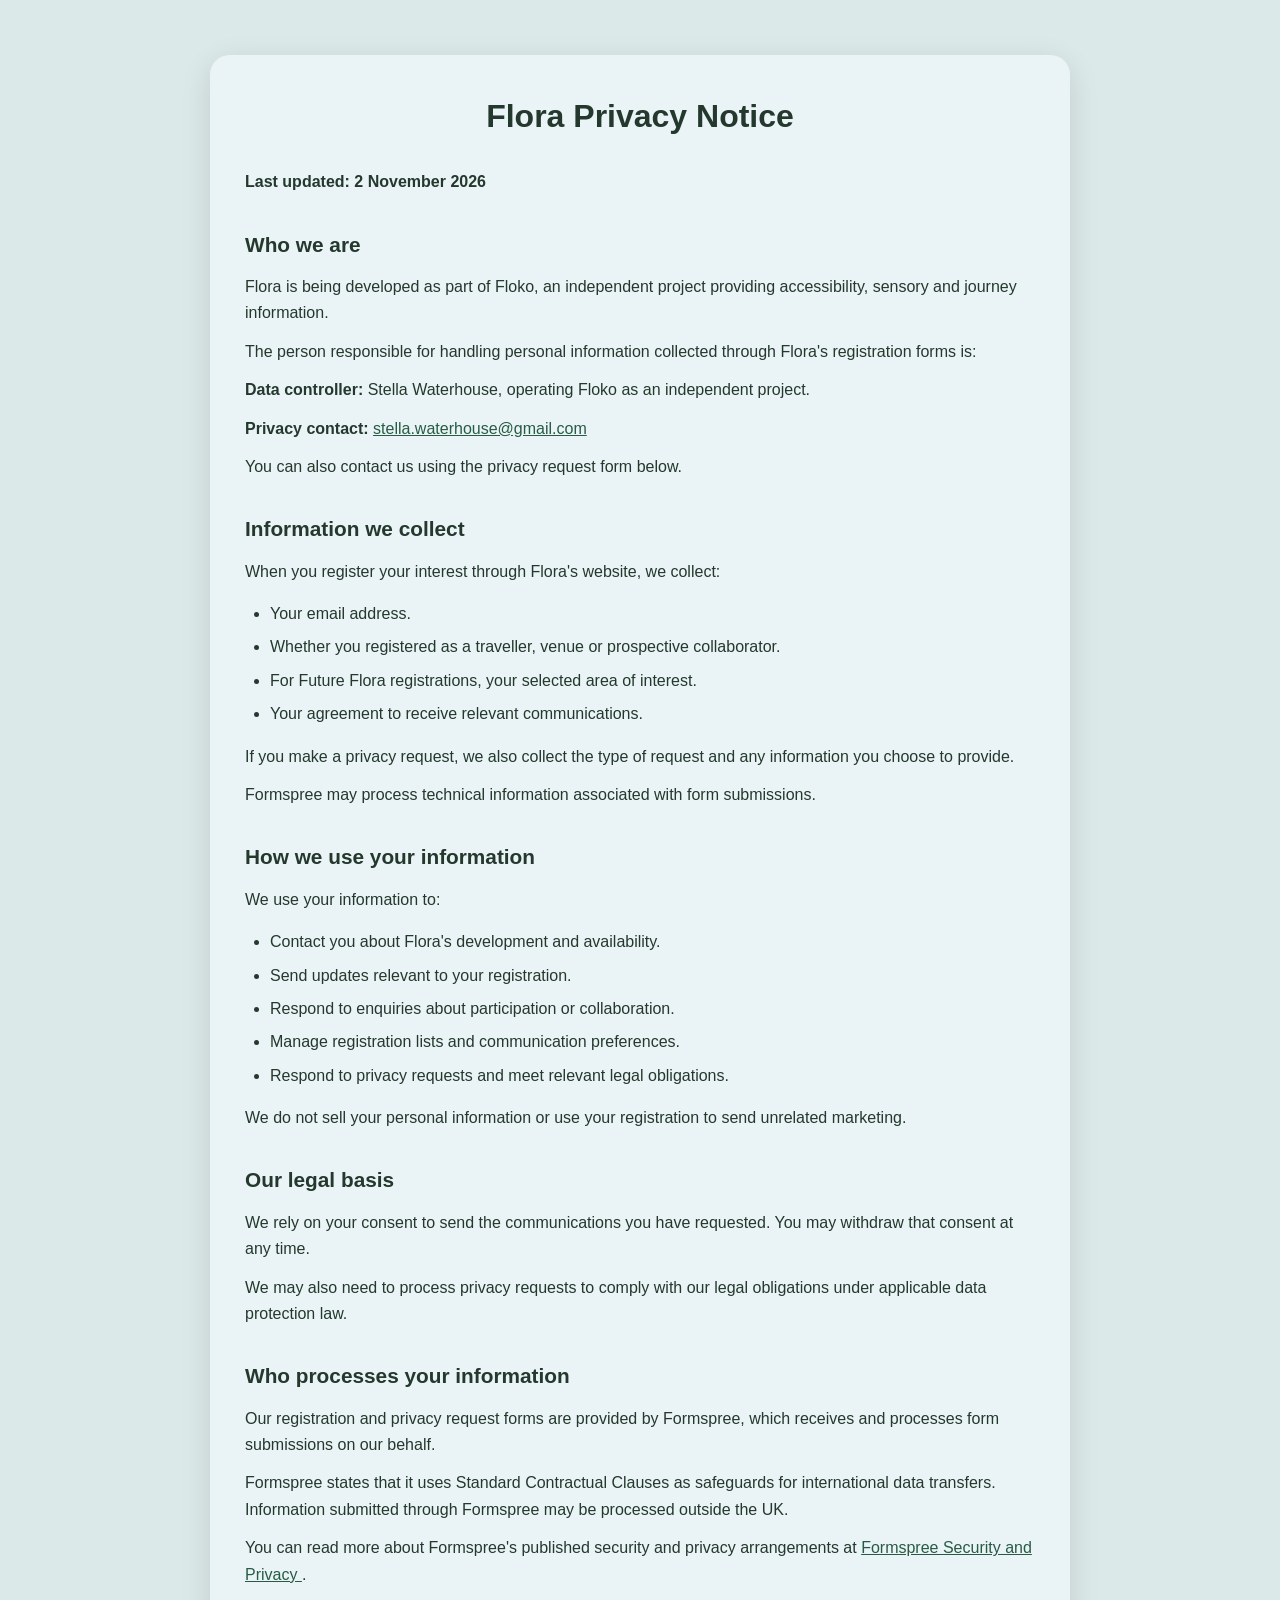
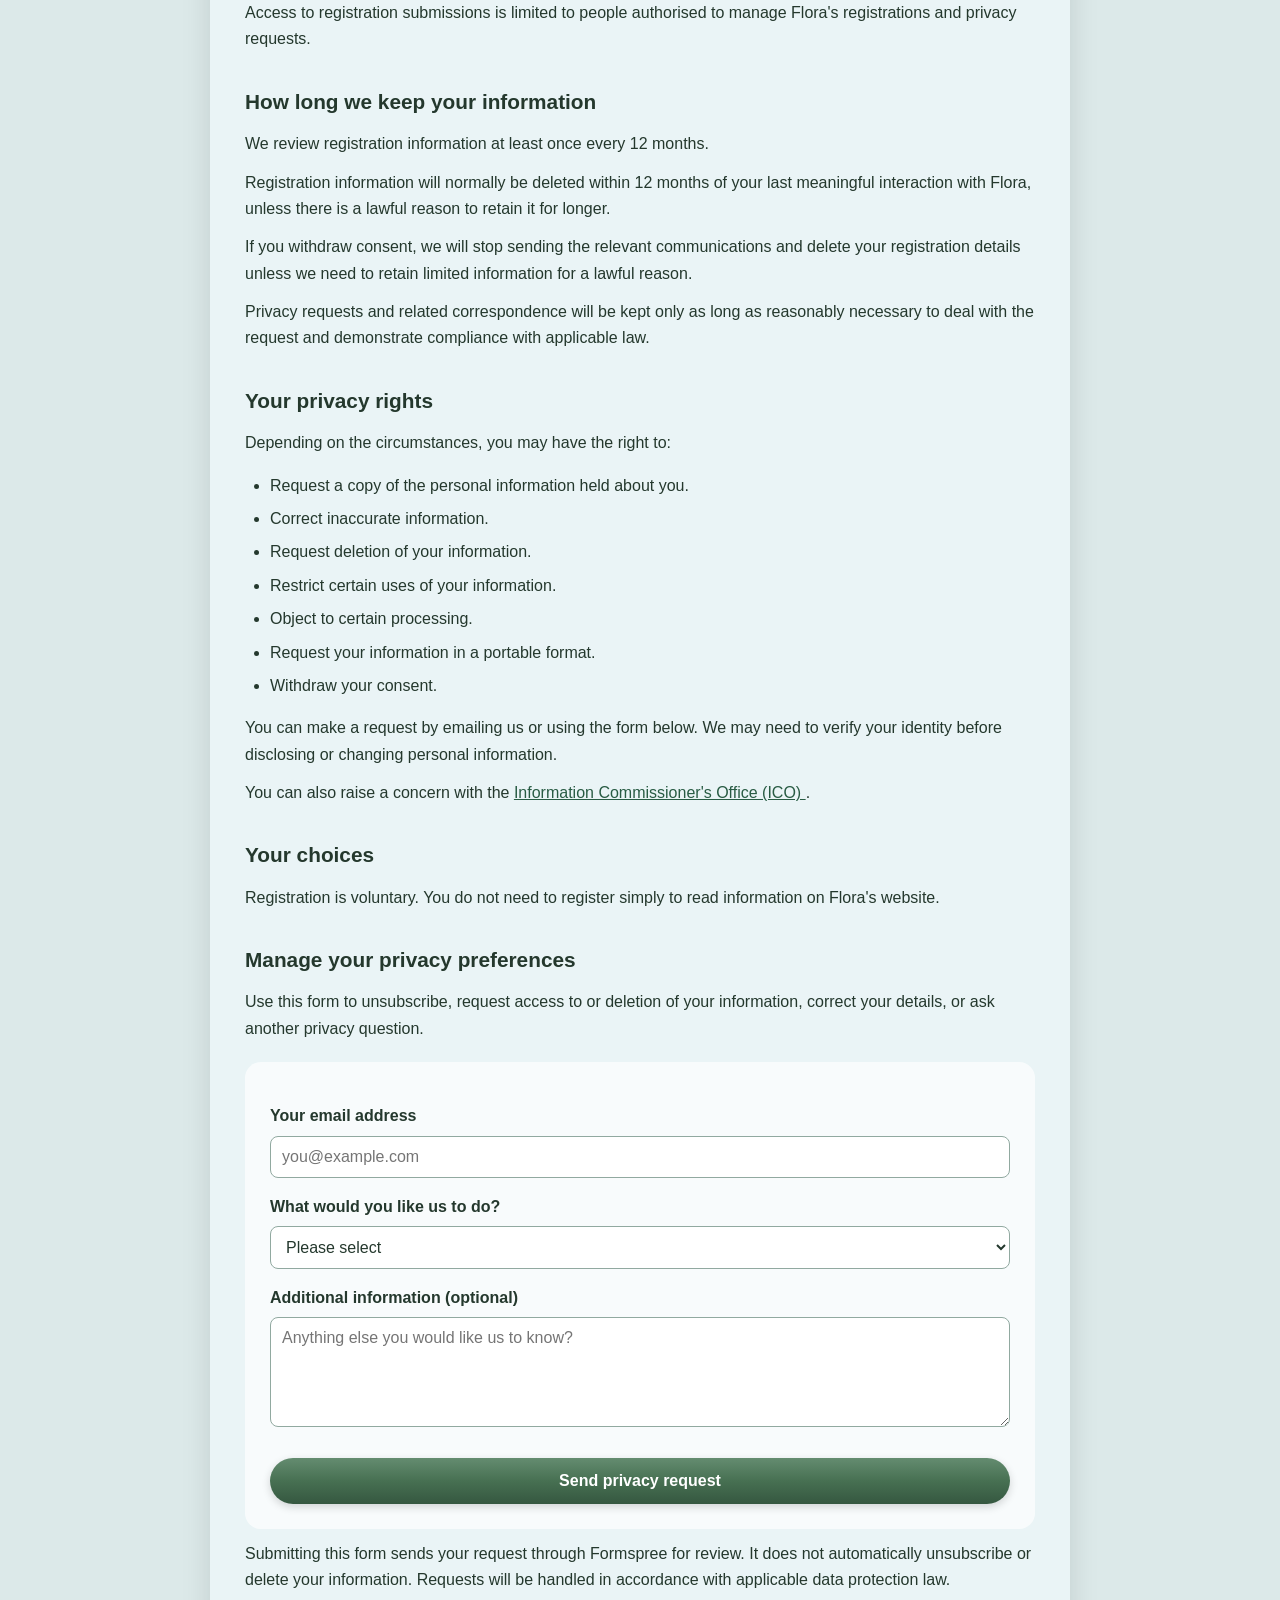
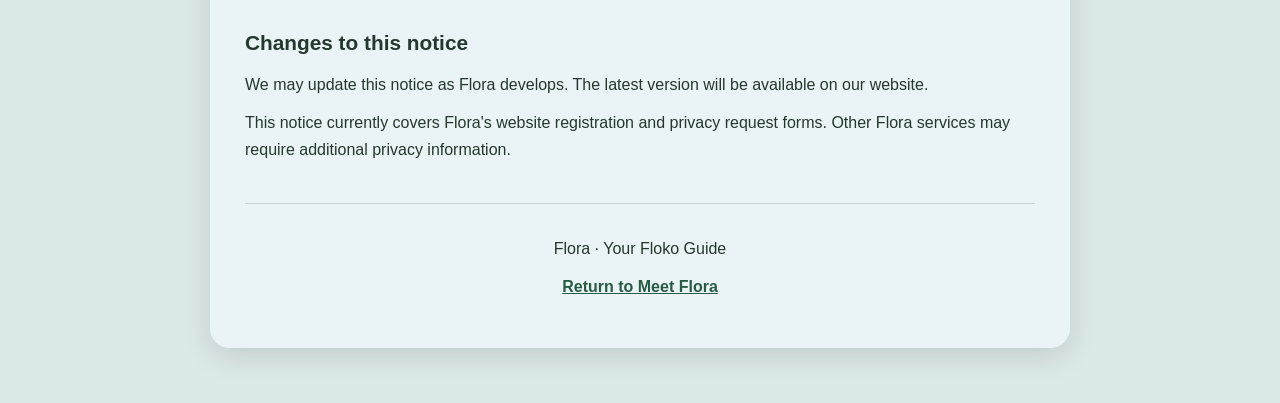
==== flora_privacy.html @ 9c5ac26e "Add files via upload" ====
<!DOCTYPE html>
<html lang="en">
<head>
    <meta charset="UTF-8">
    <meta name="viewport" content="width=device-width, initial-scale=1.0">

    <title>Privacy Notice | Flora</title>

    <style>
        * {
            box-sizing: border-box;
        }

        body {
            margin: 0;
            font-family: Arial, Helvetica, sans-serif;
            color: #24382d;
            line-height: 1.65;
            background-color: #dce9e9;
            background-image: url("/static/images/flora-beach.png");
            background-size: cover;
            background-position: center center;
            background-repeat: no-repeat;
            background-attachment: fixed;
        }

        .page {
            max-width: 900px;
            margin: 35px auto;
            padding: 20px;
        }

        .content {
            background: rgba(235, 245, 247, 0.94);
            border-radius: 20px;
            padding: 35px;
            box-shadow: 0 8px 30px rgba(0, 0, 0, 0.12);
        }

        h1 {
            text-align: center;
            font-size: 2rem;
            margin-top: 0;
        }

        h2 {
            font-size: 1.3rem;
            margin-top: 32px;
            margin-bottom: 10px;
        }

        p {
            margin: 12px 0;
        }

        ul {
            padding-left: 25px;
        }

        li {
            margin-bottom: 7px;
        }

        a {
            color: #285b43;
            overflow-wrap: anywhere;
        }

        .privacy-form {
            background: rgba(255, 255, 255, 0.7);
            padding: 25px;
            border-radius: 16px;
            margin-top: 20px;
        }

        .privacy-form label {
            display: block;
            font-weight: bold;
            margin: 16px 0 6px;
        }

        .privacy-form input,
        .privacy-form select,
        .privacy-form textarea {
            width: 100%;
            padding: 11px;
            border: 1px solid #91a9a0;
            border-radius: 8px;
            background: white;
            color: #24382d;
            font-family: inherit;
            font-size: 16px;
        }

        .privacy-form textarea {
            min-height: 110px;
            resize: vertical;
        }

        .privacy-form button {
            display: block;
            width: 100%;
            margin-top: 22px;
            padding: 14px 20px;
            border: none;
            border-radius: 30px;
            color: white;
            font-size: 16px;
            font-weight: bold;
            cursor: pointer;
            background: linear-gradient(
                180deg,
                #648c70 0%,
                #477052 50%,
                #355740 100%
            );
            box-shadow: 0 3px 8px rgba(0, 0, 0, 0.16);
        }

        .privacy-form button:hover {
            background: #41684d;
        }

        a:focus-visible,
        button:focus-visible,
        input:focus-visible,
        select:focus-visible,
        textarea:focus-visible {
            outline: 3px solid #285b43;
            outline-offset: 3px;
        }

        .footer {
            text-align: center;
            margin-top: 40px;
            padding-top: 20px;
            border-top: 1px solid rgba(50, 80, 65, 0.2);
        }

        .footer a {
            font-weight: bold;
        }

        @media (max-width: 680px) {
            body {
                background-attachment: scroll;
            }

            .page {
                margin: 10px auto;
                padding: 12px;
            }

            .content {
                padding: 22px;
            }

            .privacy-form {
                padding: 18px;
            }

            h1 {
                font-size: 1.65rem;
            }
        }
    </style>
</head>

<body>

<main class="page">
<article class="content">

    <h1>Flora Privacy Notice</h1>

    <p><strong>Last updated: 2 November 2026</strong></p>

    <h2>Who we are</h2>

    <p>
        Flora is being developed as part of Floko,
        an independent project providing accessibility,
        sensory and journey information.
    </p>

    <p>
        The person responsible for handling personal
        information collected through Flora's
        registration forms is:
    </p>

    <p>
        <strong>Data controller:</strong>
        Stella Waterhouse, operating Floko
        as an independent project.
    </p>

    <p>
        <strong>Privacy contact:</strong>
        <a href="mailto:stella.waterhouse@gmail.com">
            stella.waterhouse@gmail.com
        </a>
    </p>

    <p>
        You can also contact us using the privacy
        request form below.
    </p>

    <h2>Information we collect</h2>

    <p>
        When you register your interest through
        Flora's website, we collect:
    </p>

    <ul>
        <li>Your email address.</li>
        <li>
            Whether you registered as a traveller,
            venue or prospective collaborator.
        </li>
        <li>
            For Future Flora registrations,
            your selected area of interest.
        </li>
        <li>
            Your agreement to receive relevant
            communications.
        </li>
    </ul>

    <p>
        If you make a privacy request, we also
        collect the type of request and any
        information you choose to provide.
    </p>

    <p>
        Formspree may process technical information
        associated with form submissions.
    </p>

    <h2>How we use your information</h2>

    <p>We use your information to:</p>

    <ul>
        <li>
            Contact you about Flora's development
            and availability.
        </li>
        <li>
            Send updates relevant to your registration.
        </li>
        <li>
            Respond to enquiries about participation
            or collaboration.
        </li>
        <li>
            Manage registration lists and
            communication preferences.
        </li>
        <li>
            Respond to privacy requests and
            meet relevant legal obligations.
        </li>
    </ul>

    <p>
        We do not sell your personal information
        or use your registration to send unrelated
        marketing.
    </p>

    <h2>Our legal basis</h2>

    <p>
        We rely on your consent to send the
        communications you have requested.
        You may withdraw that consent at any time.
    </p>

    <p>
        We may also need to process privacy requests
        to comply with our legal obligations under
        applicable data protection law.
    </p>

    <h2>Who processes your information</h2>

    <p>
        Our registration and privacy request forms
        are provided by Formspree, which receives
        and processes form submissions on our behalf.
    </p>

    <p>
        Formspree states that it uses Standard
        Contractual Clauses as safeguards for
        international data transfers.
        Information submitted through Formspree
        may be processed outside the UK.
    </p>

    <p>
        You can read more about Formspree's
        published security and privacy arrangements at
        <a href="https://formspree.io/security/"
           target="_blank"
           rel="noopener noreferrer">
            Formspree Security and Privacy
        </a>.
    </p>

    <p>
        Access to registration submissions is
        limited to people authorised to manage
        Flora's registrations and privacy requests.
    </p>

    <h2>How long we keep your information</h2>

    <p>
        We review registration information at
        least once every 12 months.
    </p>

    <p>
        Registration information will normally
        be deleted within 12 months of your last
        meaningful interaction with Flora,
        unless there is a lawful reason to
        retain it for longer.
    </p>

    <p>
        If you withdraw consent, we will stop
        sending the relevant communications
        and delete your registration details
        unless we need to retain limited
        information for a lawful reason.
    </p>

    <p>
        Privacy requests and related correspondence
        will be kept only as long as reasonably
        necessary to deal with the request and
        demonstrate compliance with applicable law.
    </p>

    <h2>Your privacy rights</h2>

    <p>
        Depending on the circumstances,
        you may have the right to:
    </p>

    <ul>
        <li>
            Request a copy of the personal
            information held about you.
        </li>
        <li>
            Correct inaccurate information.
        </li>
        <li>
            Request deletion of your information.
        </li>
        <li>
            Restrict certain uses of your information.
        </li>
        <li>
            Object to certain processing.
        </li>
        <li>
            Request your information in a
            portable format.
        </li>
        <li>
            Withdraw your consent.
        </li>
    </ul>

    <p>
        You can make a request by emailing us
        or using the form below.
        We may need to verify your identity
        before disclosing or changing
        personal information.
    </p>

    <p>
        You can also raise a concern with the
        <a href="https://ico.org.uk/"
           target="_blank"
           rel="noopener noreferrer">
            Information Commissioner's Office (ICO)
        </a>.
    </p>

    <h2>Your choices</h2>

    <p>
        Registration is voluntary.
        You do not need to register simply
        to read information on Flora's website.
    </p>

    <h2>Manage your privacy preferences</h2>

    <p>
        Use this form to unsubscribe,
        request access to or deletion of your
        information, correct your details,
        or ask another privacy question.
    </p>

    <form
        class="privacy-form"
        action="https://formspree.io/f/xnpponky"
        method="POST"
    >

        <input
            type="hidden"
            name="form_name"
            value="Flora Privacy Requests"
        >

        <label for="email">
            Your email address
        </label>

        <input
            type="email"
            id="email"
            name="email"
            autocomplete="email"
            placeholder="you@example.com"
            required
        >

        <label for="request_type">
            What would you like us to do?
        </label>

        <select
            id="request_type"
            name="request_type"
            required
        >
            <option value="" disabled selected>
                Please select
            </option>

            <option value="unsubscribe">
                Unsubscribe from Flora updates
            </option>

            <option value="delete">
                Delete my personal information
            </option>

            <option value="access">
                Send me a copy of my information
            </option>

            <option value="correct">
                Correct my information
            </option>

            <option value="restrict">
                Restrict or object to processing
            </option>

            <option value="other">
                Another privacy enquiry
            </option>
        </select>

        <label for="message">
            Additional information (optional)
        </label>

        <textarea
            id="message"
            name="message"
            placeholder="Anything else you would like us to know?"
        ></textarea>

        <button type="submit">
            Send privacy request
        </button>

    </form>

    <p>
        Submitting this form sends your request
        through Formspree for review.
        It does not automatically unsubscribe
        or delete your information.
        Requests will be handled in accordance
        with applicable data protection law.
    </p>

    <h2>Changes to this notice</h2>

    <p>
        We may update this notice as Flora develops.
        The latest version will be available
        on our website.
    </p>

    <p>
        This notice currently covers Flora's
        website registration and privacy request
        forms. Other Flora services may require
        additional privacy information.
    </p>

    <footer class="footer">

        <p>
            Flora &middot; Your Floko Guide
        </p>

        <p>
            <a href="/templates/flora_landing.html">
                Return to Meet Flora
            </a>
        </p>

    </footer>

</article>
</main>

</body>
</html>
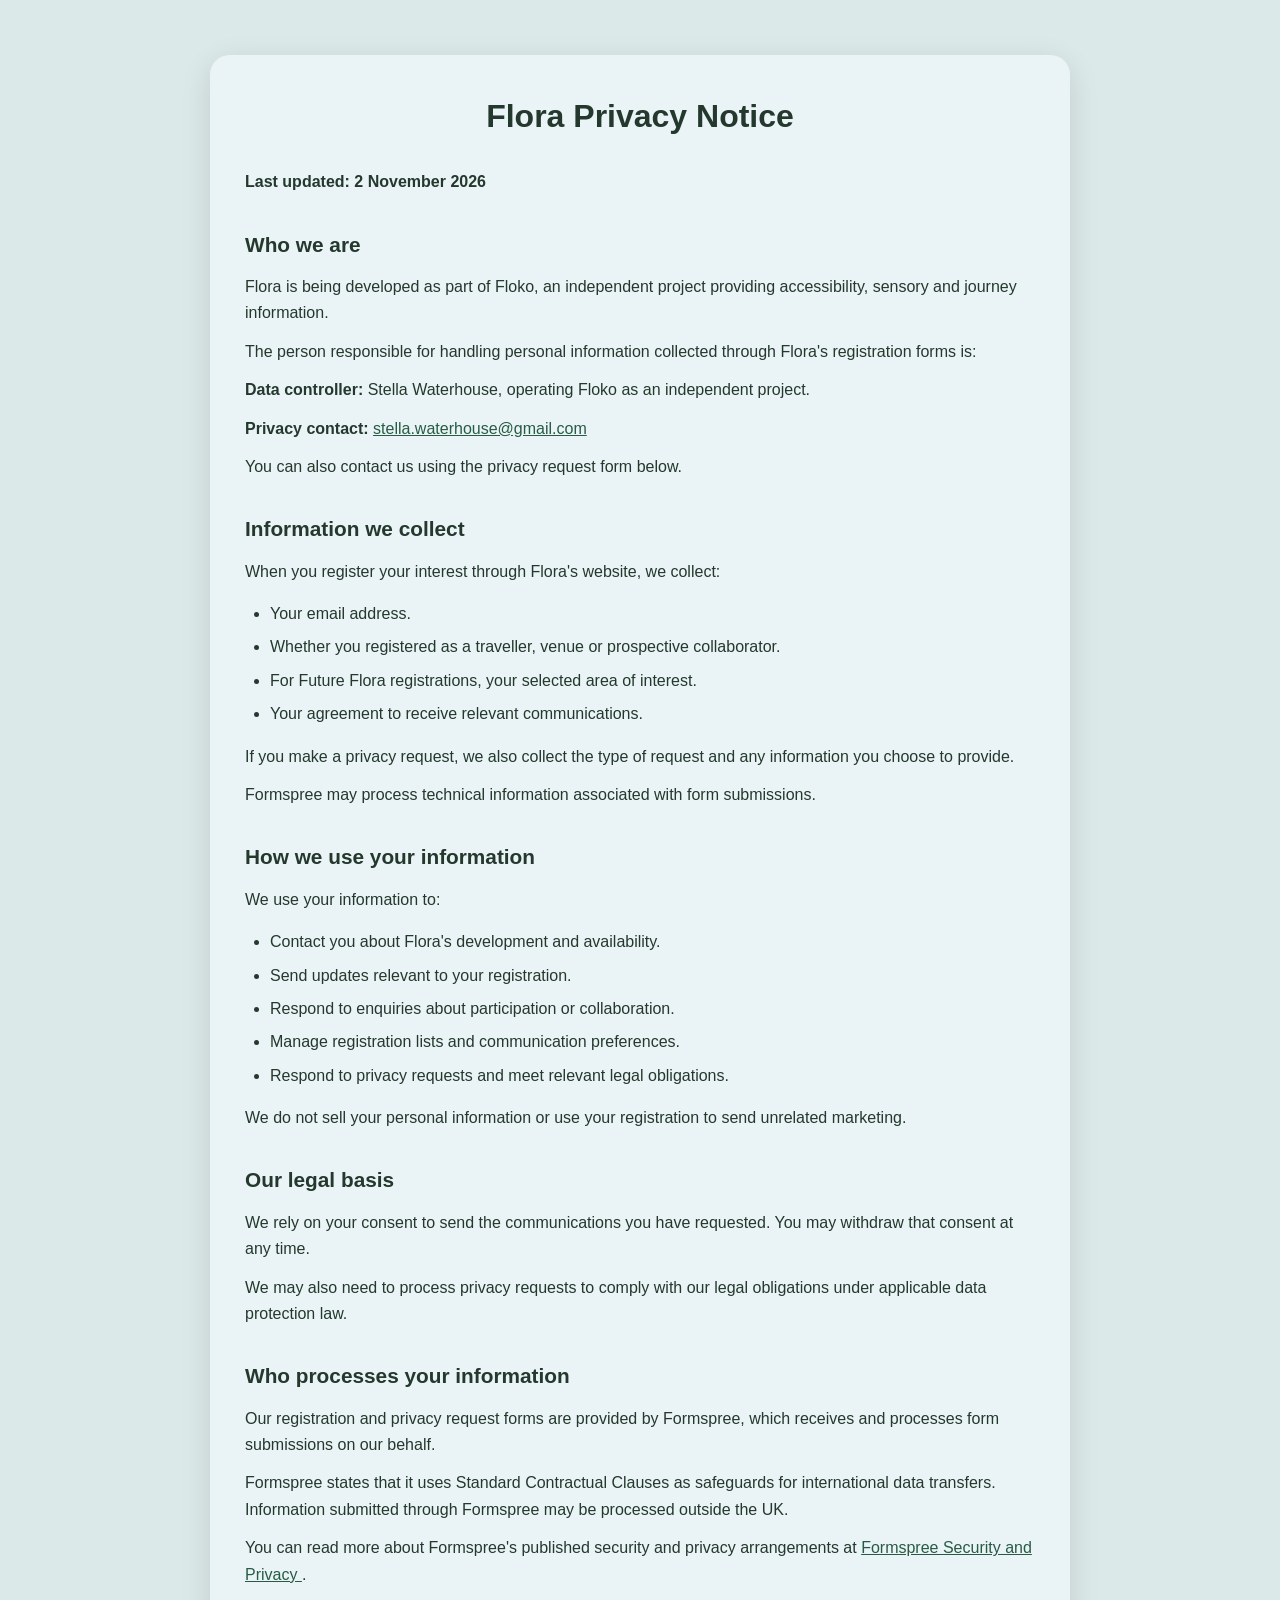
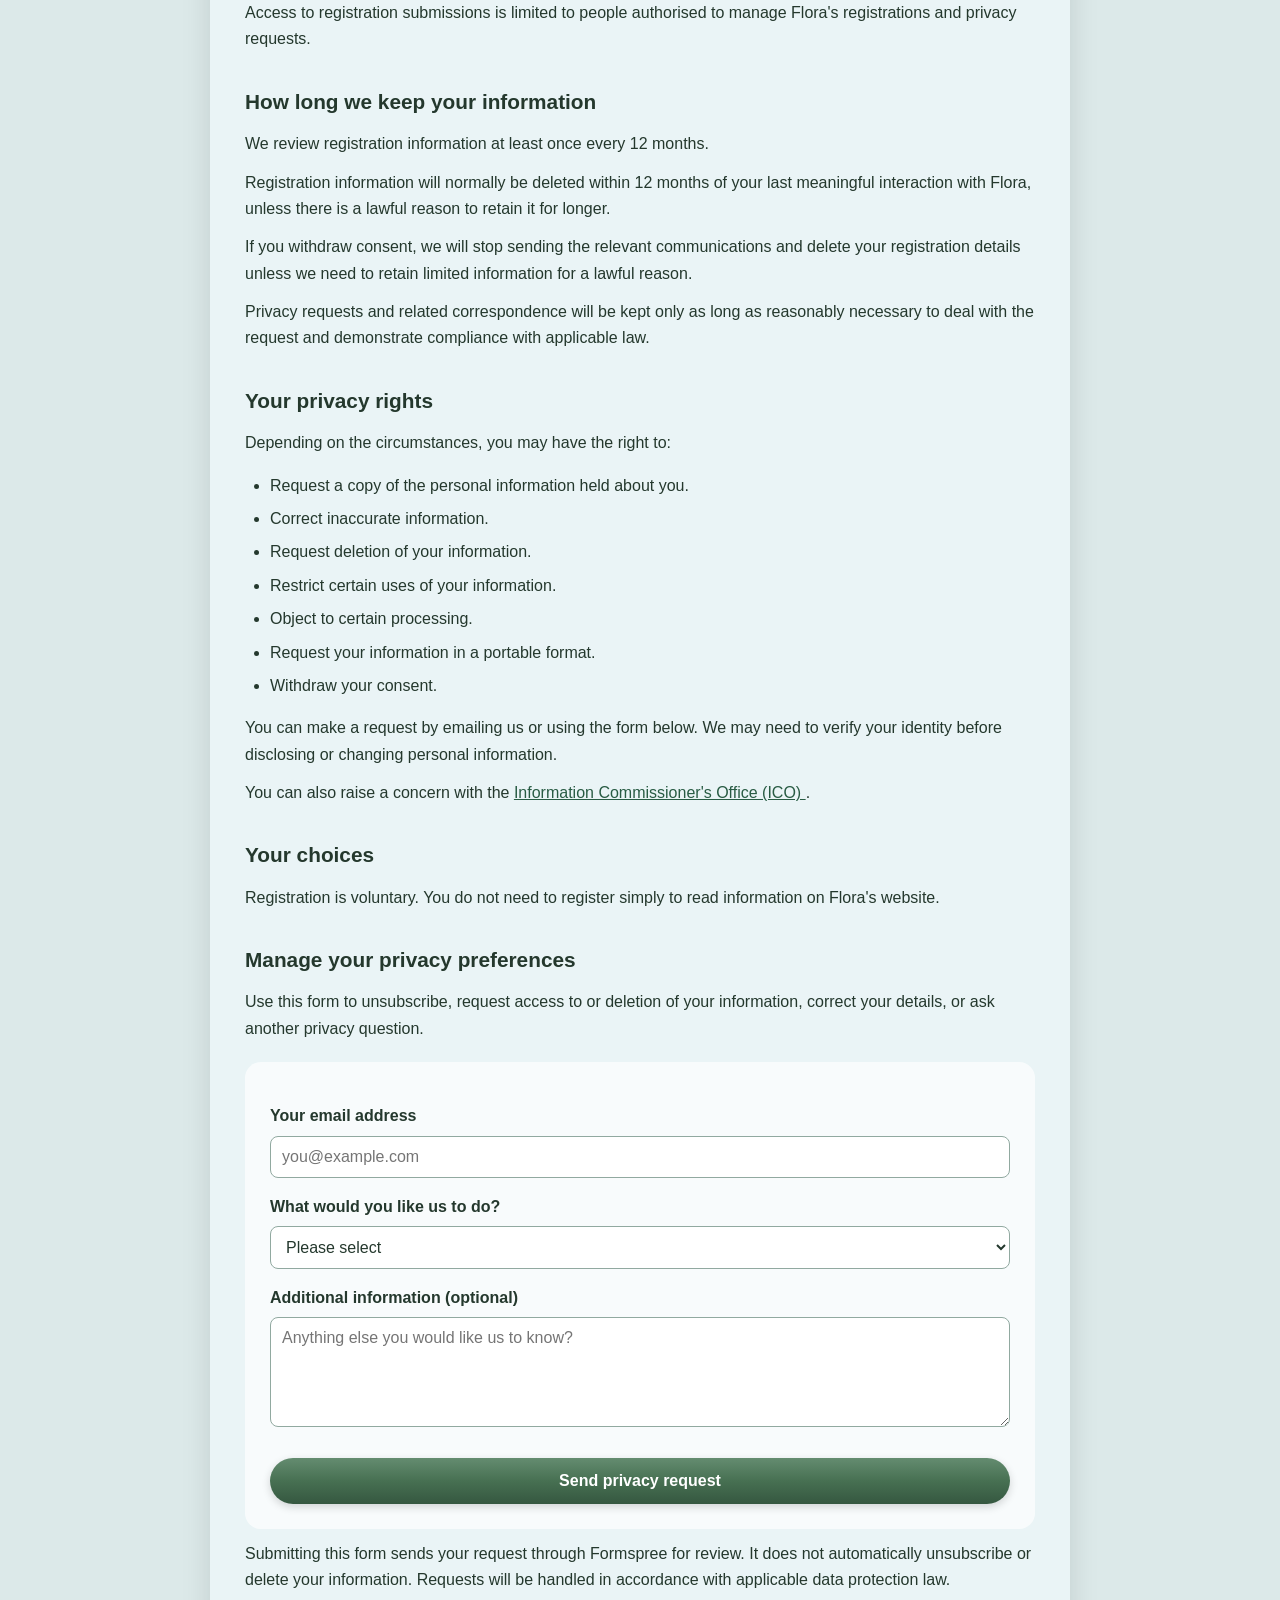
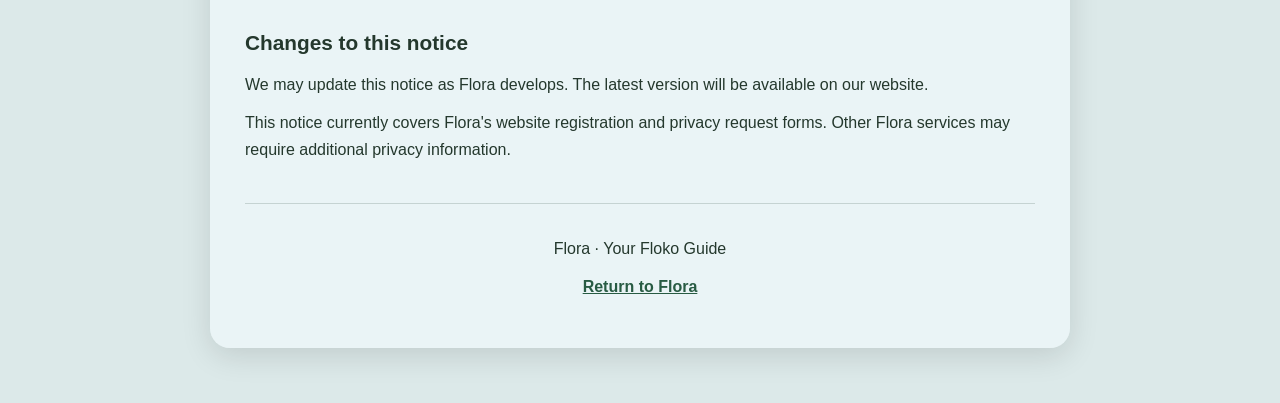
==== commit 760d3b85: "Restore and update Flora privacy notice HTML" ====
--- a/flora_privacy.html
+++ b/flora_privacy.html
@@ -520,19 +520,16 @@
         additional privacy information.
     </p>
 
-    <footer class="footer">
-
-        <p>
-            Flora &middot; Your Floko Guide
-        </p>
-
-        <p>
-            <a href="/templates/flora_landing.html">
-                Return to Meet Flora
-            </a>
-        </p>
-
-    </footer>
+<footer class="footer">
+    <p>
+        Flora &middot; Your Floko Guide
+    </p>
+
+    <p>
+        <a href="index.html">Return to Flora</a>
+    </p>
+    
+</footer>
 
 </article>
 </main>
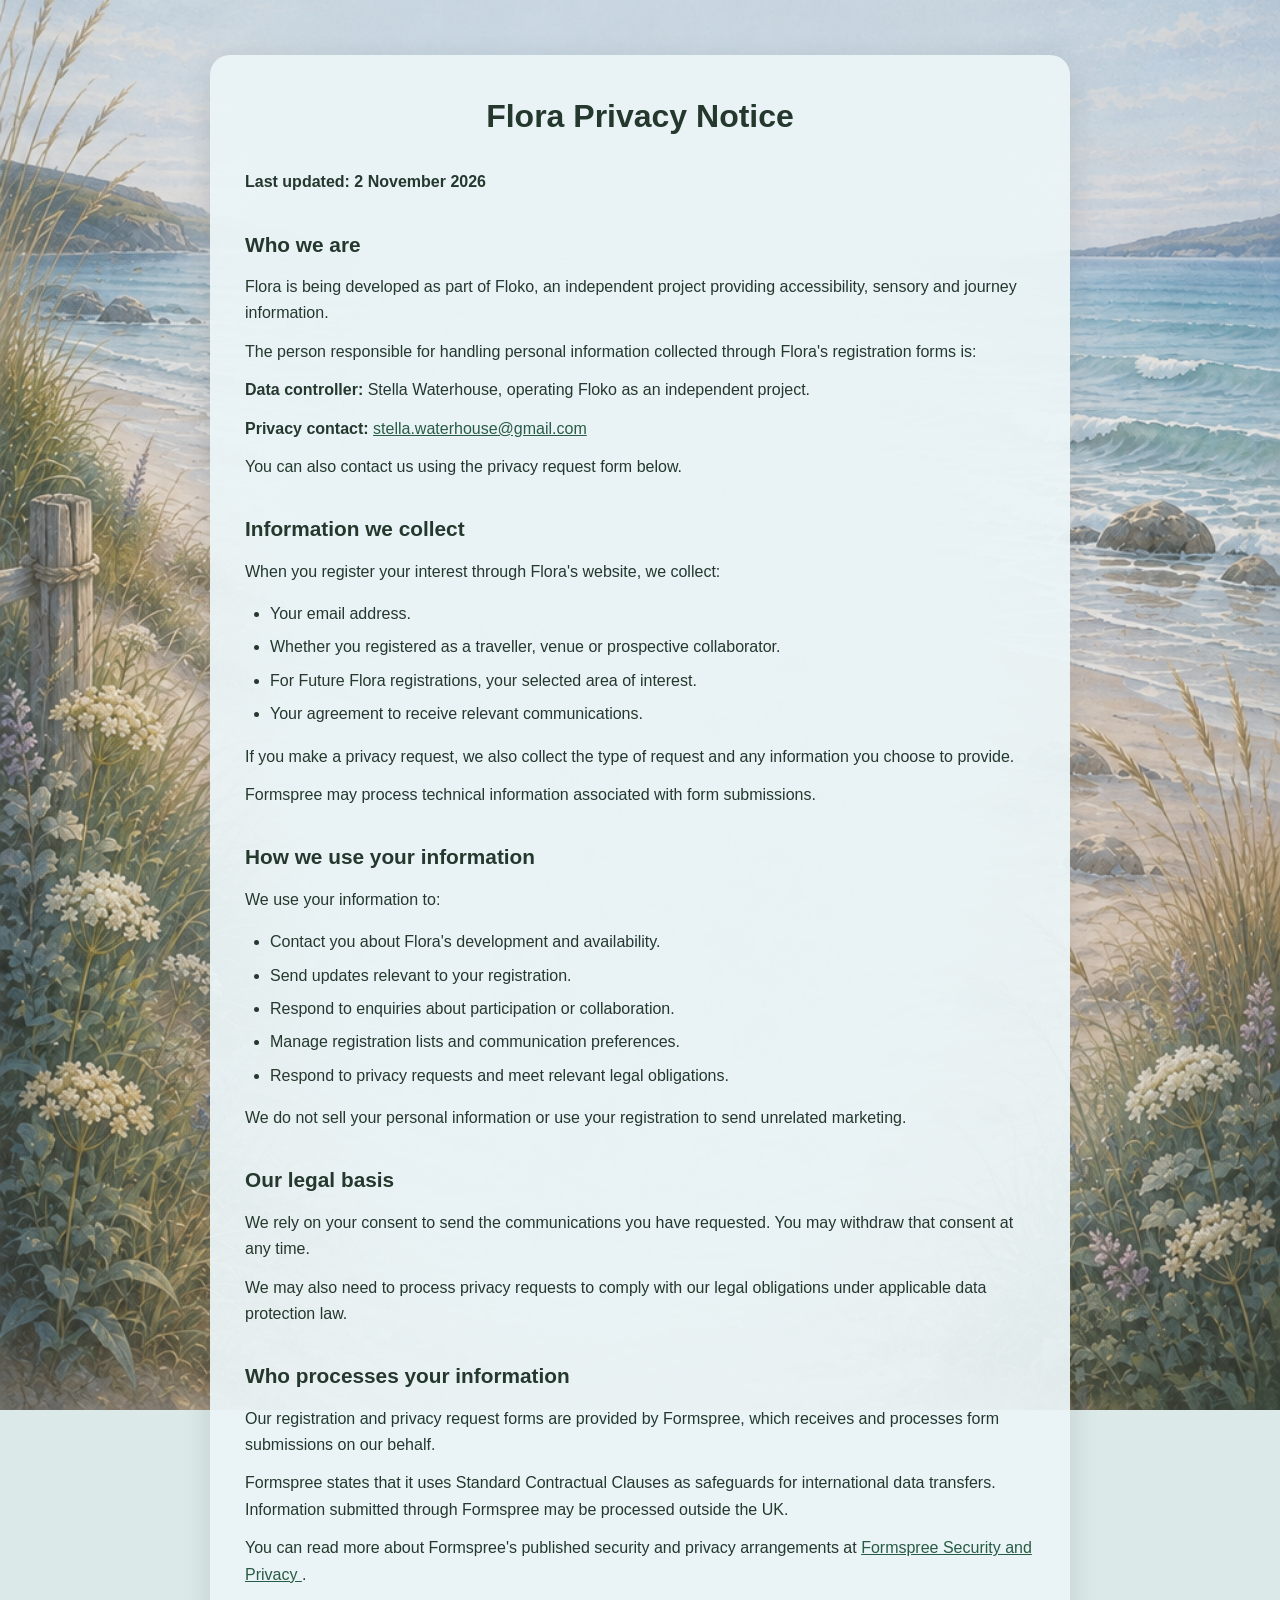
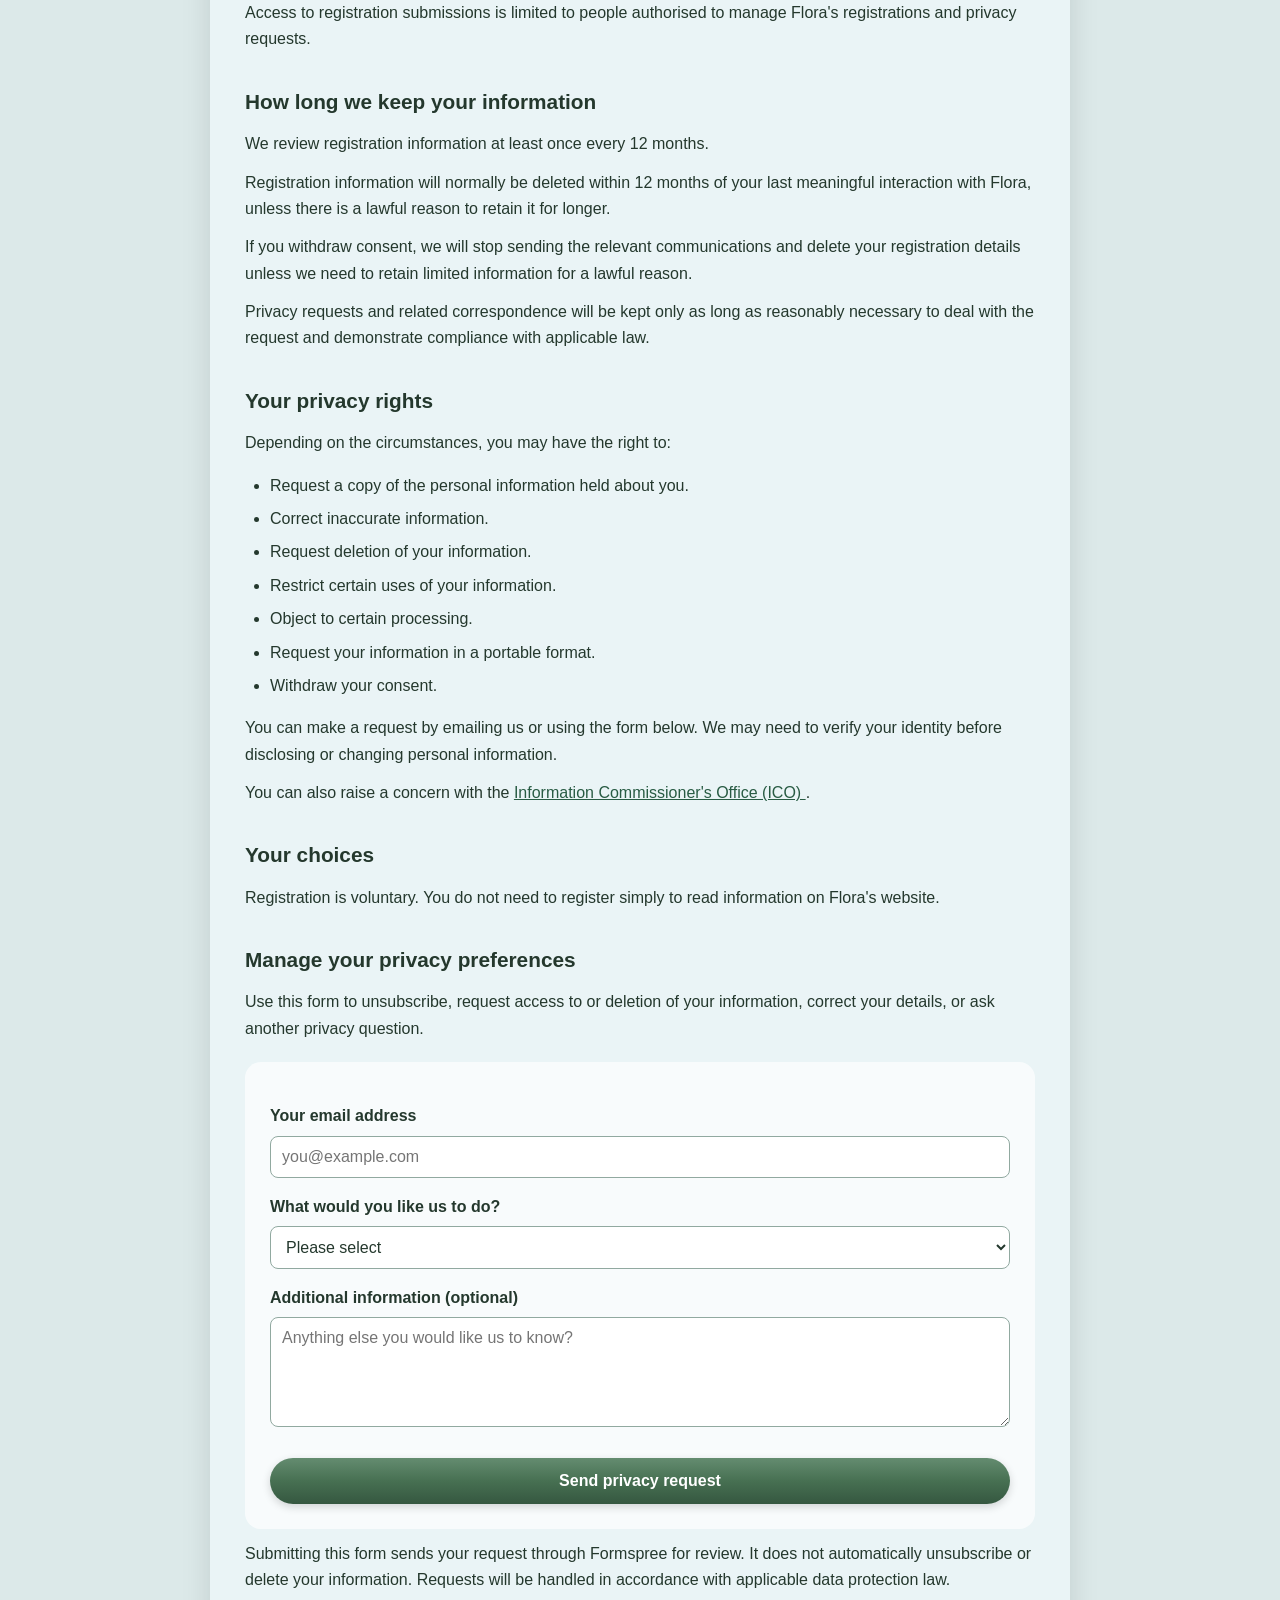
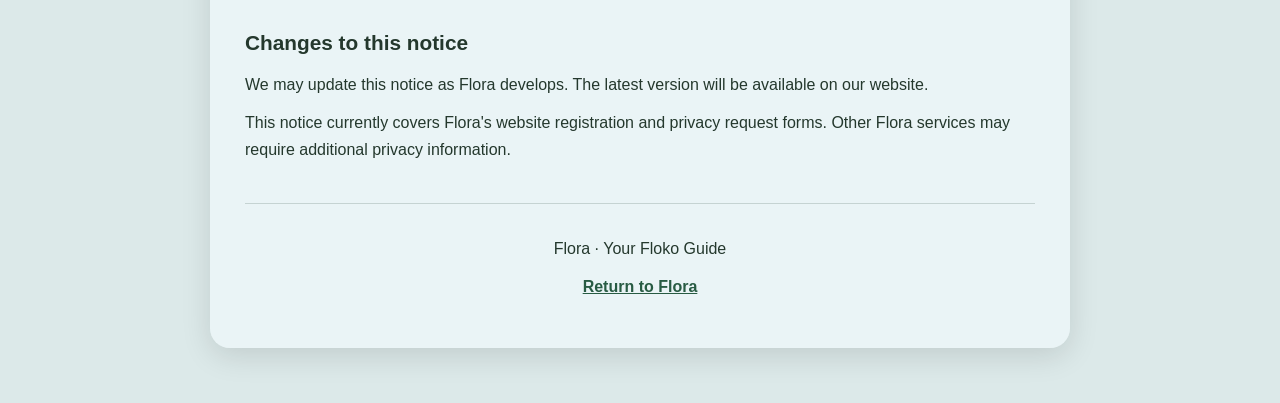
==== commit 65183f0f: "Update flora_privacy.html" ====
--- a/flora_privacy.html
+++ b/flora_privacy.html
@@ -18,7 +18,7 @@
             color: #24382d;
             line-height: 1.65;
             background-color: #dce9e9;
-            background-image: url("/static/images/flora-beach.png");
+            background-image: url("flora-beach.png");
             background-size: cover;
             background-position: center center;
             background-repeat: no-repeat;
